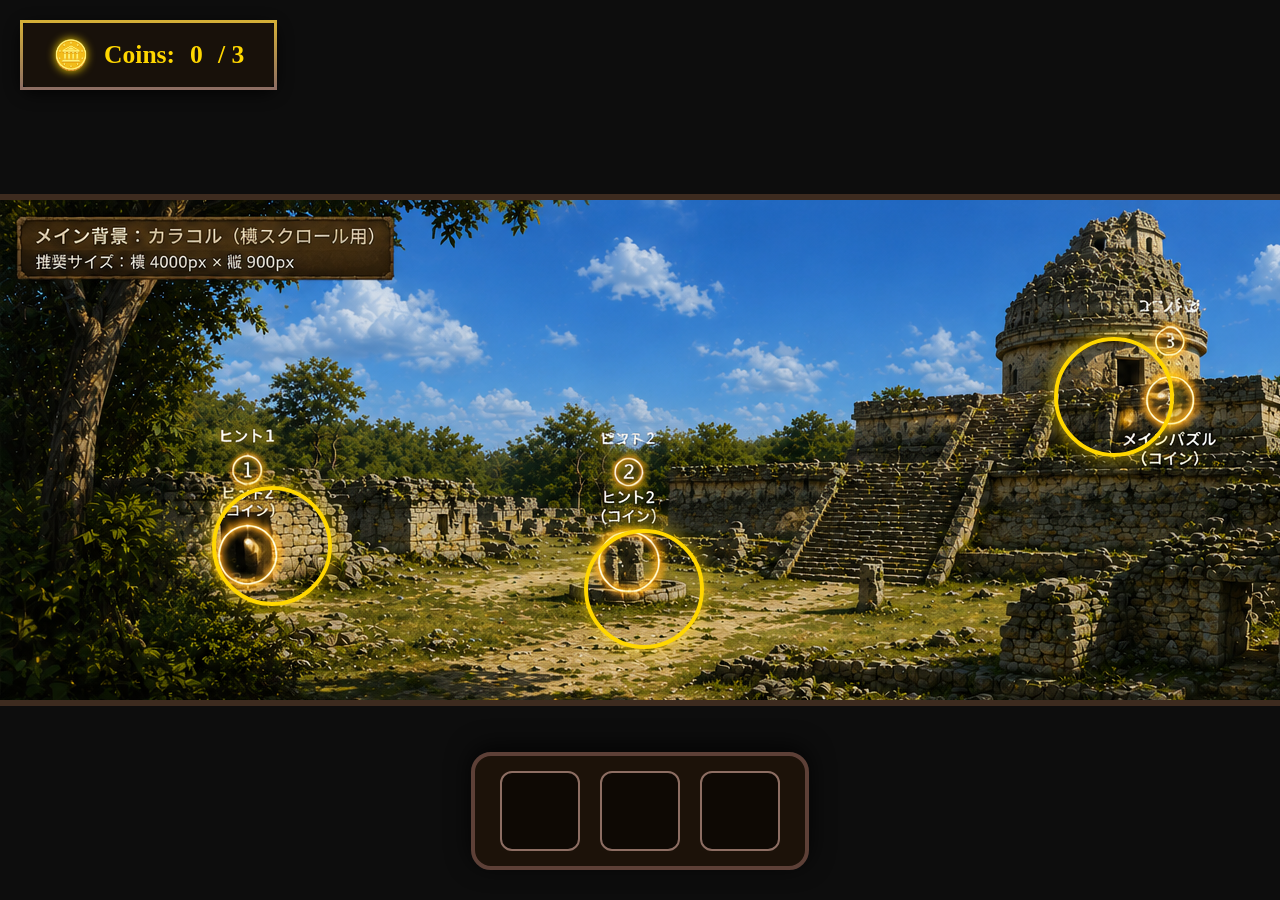
==== index.html @ 8bafd452 "feat: implement Maya Mystery - Caracol adventure game - Created a horizontal-scrolling point-and-cli" ====
<!DOCTYPE html>
<html lang="ja">
<head>
    <meta charset="UTF-8">
    <meta name="viewport" content="width=device-width, initial-scale=1.0">
    <title>Maya Mystery - Caracol</title>
    <link rel="stylesheet" href="style.css">
</head>
<body>
    <div id="game-container">
        <!-- 横スクロール可能な背景エリア -->
        <div id="viewport">
            <div id="game-world">
                <!-- 背景画像はCSSで制御 -->

                <!-- クリックポイント 1: 左の建物 -->
                <div class="hotspot" id="hotspot-left" title="石造りの建物">
                    <div class="pulse-ring"></div>
                </div>

                <!-- クリックポイント 2: 中央の石柱 -->
                <div class="hotspot" id="hotspot-center" title="石柱">
                    <div class="pulse-ring"></div>
                </div>

                <!-- クリックポイント 3: 右上の入口 -->
                <div class="hotspot" id="hotspot-right" title="遺跡の入口">
                    <div class="pulse-ring"></div>
                </div>
            </div>
        </div>

        <!-- UI オーバーレイ -->
        <div id="ui-layer">
            <div id="coin-display">
                <span class="coin-icon">🪙</span>
                Coins: <span id="current-coins">0</span> / 3
            </div>

            <div id="inventory-bar">
                <div class="slot" id="slot-0"></div>
                <div class="slot" id="slot-1"></div>
                <div class="slot" id="slot-2"></div>
            </div>

            <button id="enter-ruins-btn" class="hidden">遺跡内部へ進む</button>
        </div>

        <!-- モーダル / パズル UI -->
        <div id="modal-overlay" class="hidden">
            <div id="modal-container">
                <!-- メッセージモーダル -->
                <div id="modal-message" class="modal-content hidden">
                    <p id="message-text"></p>
                    <button class="close-modal-btn">閉じる</button>
                </div>

                <!-- パズルモーダル -->
                <div id="modal-puzzle" class="modal-content hidden">
                    <h2>マヤの試練</h2>
                    <p>記号を正しい順番に並べよ</p>
                    <div id="puzzle-board">
                        <div class="puzzle-slot" data-index="0"></div>
                        <div class="puzzle-slot" data-index="1"></div>
                        <div class="puzzle-slot" data-index="2"></div>
                        <div class="puzzle-slot" data-index="3"></div>
                    </div>
                    <div id="puzzle-pieces">
                        <div class="piece" id="piece-sun" data-type="太陽">☀️</div>
                        <div class="piece" id="piece-moon" data-type="月">🌙</div>
                        <div class="piece" id="piece-star" data-type="星">⭐</div>
                        <div class="piece" id="piece-snake" data-type="蛇">🐍</div>
                    </div>
                    <div class="puzzle-controls">
                        <button id="check-puzzle-btn">確認</button>
                        <button class="close-modal-btn">戻る</button>
                    </div>
                </div>
            </div>
        </div>
    </div>
    <script src="game.js"></script>
</body>
</html>
---- style.css ----
:root {
    --maya-gold: #ffd700;
    --maya-stone: #4a4a4a;
    --maya-dark: #1a1a1a;
    --maya-glow: rgba(255, 215, 0, 0.7);
    --game-width: 1536px;
    --game-height: 512px;
}

* {
    box-sizing: border-box;
}

body, html {
    margin: 0;
    padding: 0;
    width: 100%;
    height: 100%;
    overflow: hidden;
    background-color: #0d0d0d;
    font-family: 'Palatino Linotype', 'Book Antiqua', Palatino, serif;
    color: #e0d0b0;
}

#game-container {
    position: relative;
    width: 100vw;
    height: 100vh;
    display: flex;
    flex-direction: column;
    justify-content: center;
    align-items: center;
}

/* ビューポート（横スクロール可能） */
#viewport {
    width: 100%;
    max-width: 100%;
    height: var(--game-height);
    overflow-x: auto;
    overflow-y: hidden;
    scroll-behavior: smooth;
    position: relative;
    border-top: 6px solid #3d2b1f;
    border-bottom: 6px solid #3d2b1f;
    background: #000;
}

#viewport::-webkit-scrollbar {
    height: 12px;
}
#viewport::-webkit-scrollbar-track {
    background: #1a120b;
}
#viewport::-webkit-scrollbar-thumb {
    background: #5d4037;
    border: 2px solid #3d2b1f;
    border-radius: 6px;
}

#game-world {
    position: relative;
    height: var(--game-height);
    width: var(--game-width);
    overflow: hidden;
    background-image: url('assets/caracol_bg.png');
    background-size: 1536px 1024px;
    background-position: 0 0;
    background-repeat: no-repeat;
}

/* クリックポイント (Hotspots) */
.hotspot {
    position: absolute;
    width: 120px;
    height: 120px;
    cursor: pointer;
    z-index: 10;
    transform: translate(-50%, -50%);
}

.pulse-ring {
    position: absolute;
    width: 100%;
    height: 100%;
    border-radius: 50%;
    border: 4px solid var(--maya-gold);
    box-shadow: 0 0 20px var(--maya-glow);
    animation: pulse 2s infinite;
    pointer-events: none;
    transition: transform 0.3s ease;
}

.hotspot:hover .pulse-ring {
    transform: scale(1.2);
    box-shadow: 0 0 30px #fff;
    border-color: #fff;
}

@keyframes pulse {
    0% { transform: scale(0.7); opacity: 0.8; }
    50% { transform: scale(1.0); opacity: 0.2; }
    100% { transform: scale(0.7); opacity: 0.8; }
}

/* ホットスポットの正確な位置 */
#hotspot-left { left: 272px; top: 346px; }
#hotspot-center { left: 644px; top: 389px; }
#hotspot-right { left: 1114px; top: 197px; }

/* UI Layer */
#ui-layer {
    position: absolute;
    top: 0;
    left: 0;
    width: 100%;
    height: 100%;
    pointer-events: none;
    z-index: 20;
}

#coin-display {
    position: fixed;
    top: 20px;
    left: 20px;
    background: rgba(26, 18, 11, 0.9);
    color: var(--maya-gold);
    padding: 15px 30px;
    border: 3px solid #8d6e63;
    border-radius: 15px;
    font-size: 1.6rem;
    font-weight: bold;
    pointer-events: auto;
    box-shadow: 0 4px 15px rgba(0,0,0,0.7);
    display: flex;
    align-items: center;
    gap: 15px;
    border-image: linear-gradient(to bottom, #d4af37, #8d6e63) 1;
}

.coin-icon {
    font-size: 1.8rem;
    filter: drop-shadow(0 0 5px var(--maya-gold));
}

#inventory-bar {
    position: fixed;
    bottom: 30px;
    left: 50%;
    transform: translateX(-50%);
    display: flex;
    gap: 20px;
    background: rgba(30, 20, 10, 0.95);
    padding: 15px 25px;
    border: 4px solid #5d4037;
    border-radius: 20px;
    pointer-events: auto;
    box-shadow: 0 -5px 25px rgba(0,0,0,0.8);
}

.slot {
    width: 80px;
    height: 80px;
    background: rgba(0, 0, 0, 0.5);
    border: 2px solid #8d6e63;
    border-radius: 12px;
    display: flex;
    align-items: center;
    justify-content: center;
    font-size: 45px;
    transition: all 0.3s cubic-bezier(0.175, 0.885, 0.32, 1.275);
}

.slot.filled {
    background: radial-gradient(circle, #5d4037, #1a120b);
    border-color: var(--maya-gold);
    box-shadow: inset 0 0 15px var(--maya-gold);
    transform: scale(1.05);
}

#enter-ruins-btn {
    position: fixed;
    bottom: 140px;
    left: 50%;
    transform: translateX(-50%);
    padding: 20px 50px;
    background: linear-gradient(135deg, #ffd700 0%, #b8860b 100%);
    color: #2e1a05;
    border: 4px solid #fff;
    border-radius: 15px;
    font-size: 2.2rem;
    font-weight: 900;
    cursor: pointer;
    box-shadow: 0 0 30px rgba(255, 215, 0, 0.8);
    pointer-events: auto;
    transition: all 0.3s;
    text-shadow: 1px 1px 2px rgba(255,255,255,0.8);
    z-index: 30;
    animation: entrance-glow 2s infinite alternate;
}

@keyframes entrance-glow {
    from { box-shadow: 0 0 20px rgba(255, 215, 0, 0.6); }
    to { box-shadow: 0 0 40px rgba(255, 215, 0, 1), 0 0 60px rgba(255, 215, 0, 0.4); }
}

#enter-ruins-btn:hover {
    transform: translateX(-50%) scale(1.1);
    filter: brightness(1.2);
}

.hidden {
    display: none !important;
}

/* モーダル */
#modal-overlay {
    position: fixed;
    top: 0;
    left: 0;
    width: 100%;
    height: 100%;
    background: rgba(0, 0, 0, 0.92);
    z-index: 100;
    display: flex;
    justify-content: center;
    align-items: center;
}

.modal-content {
    background: #1a120b;
    border: 6px solid #8d6e63;
    color: #f5f5dc;
    padding: 50px;
    max-width: 650px;
    width: 95%;
    text-align: center;
    border-radius: 25px;
    box-shadow: 0 0 60px rgba(212, 175, 55, 0.3);
    position: relative;
    background-image: linear-gradient(45deg, #1a120b 25%, #231912 25%, #231912 50%, #1a120b 50%, #1a120b 75%, #231912 75%, #231912 100%);
    background-size: 40px 40px;
}

.modal-content h2 {
    color: var(--maya-gold);
    margin-top: 0;
    font-size: 2.5rem;
    letter-spacing: 4px;
    text-shadow: 2px 2px 4px #000;
}

#message-text {
    font-size: 1.8rem;
    line-height: 1.8;
    margin: 30px 0;
    color: #ffd;
}

button.close-modal-btn, #check-puzzle-btn {
    margin-top: 30px;
    padding: 15px 45px;
    background: #3d2b1f;
    color: var(--maya-gold);
    border: 3px solid var(--maya-gold);
    cursor: pointer;
    border-radius: 10px;
    font-size: 1.4rem;
    font-weight: bold;
    transition: all 0.2s;
    text-transform: uppercase;
}

button.close-modal-btn:hover, #check-puzzle-btn:hover {
    background: var(--maya-gold);
    color: #1a120b;
    box-shadow: 0 0 15px var(--maya-gold);
}

/* パズル */
#puzzle-board {
    display: flex;
    justify-content: center;
    gap: 25px;
    margin: 40px 0;
}

.puzzle-slot {
    width: 90px;
    height: 90px;
    border: 4px dashed #8d6e63;
    border-radius: 15px;
    display: flex;
    align-items: center;
    justify-content: center;
    background: rgba(0,0,0,0.5);
    transition: border-color 0.3s;
}

.puzzle-slot.filled {
    border-style: solid;
    border-color: var(--maya-gold);
}

#puzzle-pieces {
    display: flex;
    justify-content: center;
    gap: 25px;
    margin-top: 40px;
}

.piece {
    width: 90px;
    height: 90px;
    background: #2e1a05;
    border: 3px solid var(--maya-gold);
    border-radius: 15px;
    font-size: 55px;
    display: flex;
    align-items: center;
    justify-content: center;
    cursor: grab;
    user-select: none;
    transition: all 0.2s;
    box-shadow: 0 6px 12px rgba(0,0,0,0.6);
}

.piece:hover {
    transform: translateY(-8px);
    border-color: #fff;
    box-shadow: 0 10px 20px rgba(0,0,0,0.8);
}
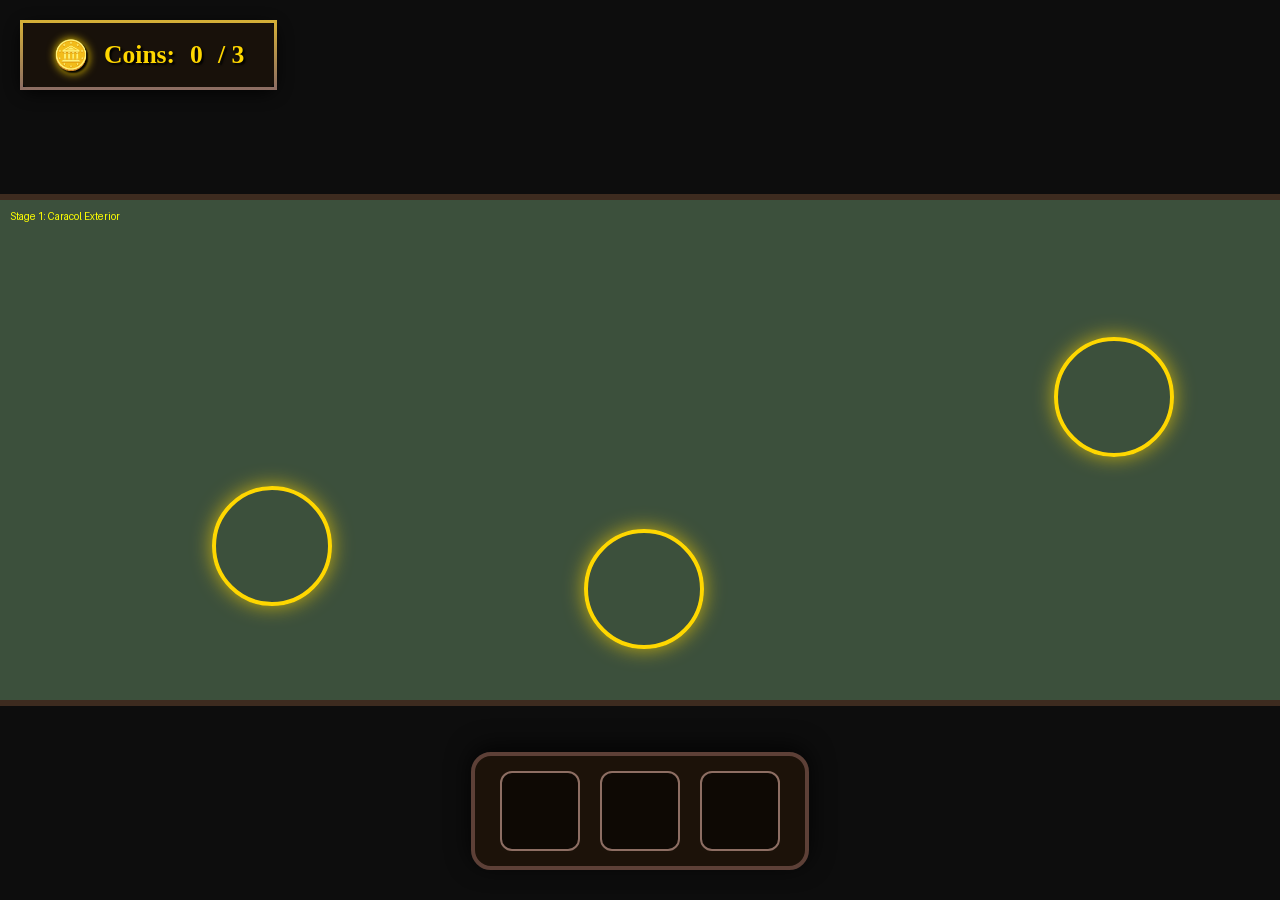
==== commit 8a38b43c: "Fix missing Stage 1 graphic and implement Stage 2 interactivity - Restored/Recreated assets/caracol_" ====
--- a/index.html
+++ b/index.html
@@ -25,6 +25,11 @@
 
                 <!-- クリックポイント 3: 右上の入口 -->
                 <div class="hotspot" id="hotspot-right" title="遺跡の入口">
+                    <div class="pulse-ring"></div>
+                </div>
+
+                <!-- クリックポイント 4: 内部の聖遺物 (初期は非表示) -->
+                <div class="hotspot hidden" id="hotspot-relic" title="聖遺物">
                     <div class="pulse-ring"></div>
                 </div>
             </div>
--- a/style.css
+++ b/style.css
@@ -107,6 +107,7 @@
 #hotspot-left { left: 272px; top: 346px; }
 #hotspot-center { left: 644px; top: 389px; }
 #hotspot-right { left: 1114px; top: 197px; }
+#hotspot-relic { left: 887px; top: 443px; } /* Center of the interior image */
 
 /* UI Layer */
 #ui-layer {
@@ -136,6 +137,7 @@
     align-items: center;
     gap: 15px;
     border-image: linear-gradient(to bottom, #d4af37, #8d6e63) 1;
+    text-shadow: 2px 2px 2px #000;
 }
 
 .coin-icon {
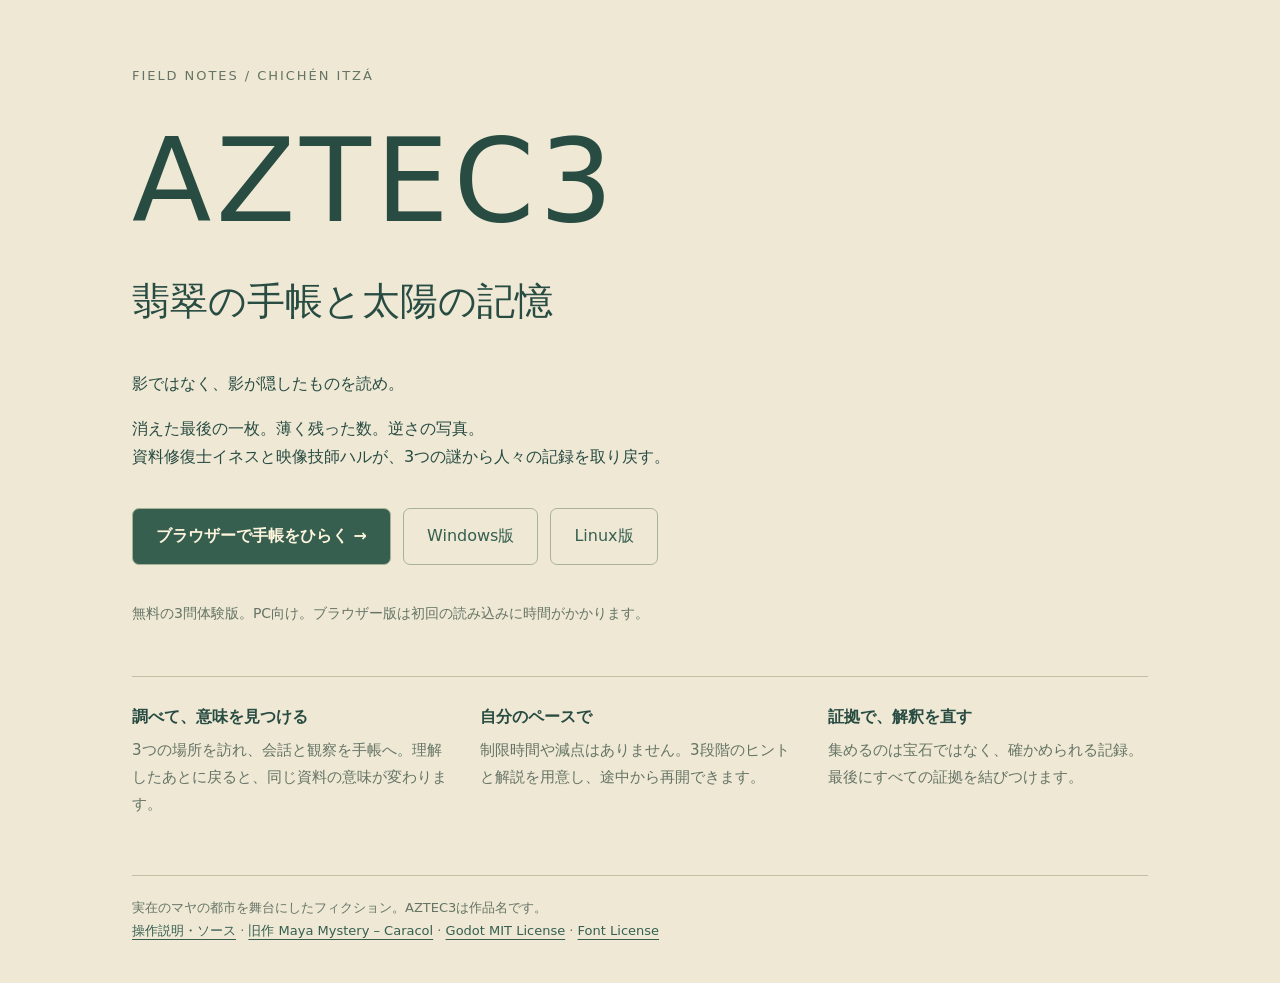
==== commit 8718839a: "Add AZTEC3 Godot puzzle adventure demo with web and desktop builds" ====
--- a/index.html
+++ b/index.html
@@ -1,89 +1,19 @@
-<!DOCTYPE html>
+<!doctype html>
 <html lang="ja">
 <head>
-    <meta charset="UTF-8">
-    <meta name="viewport" content="width=device-width, initial-scale=1.0">
-    <title>Maya Mystery - Caracol</title>
-    <link rel="stylesheet" href="style.css">
-</head>
-<body>
-    <div id="game-container">
-        <!-- 横スクロール可能な背景エリア -->
-        <div id="viewport">
-            <div id="game-world">
-                <!-- 背景画像はCSSで制御 -->
-
-                <!-- クリックポイント 1: 左の建物 -->
-                <div class="hotspot" id="hotspot-left" title="石造りの建物">
-                    <div class="pulse-ring"></div>
-                </div>
-
-                <!-- クリックポイント 2: 中央の石柱 -->
-                <div class="hotspot" id="hotspot-center" title="石柱">
-                    <div class="pulse-ring"></div>
-                </div>
-
-                <!-- クリックポイント 3: 右上の入口 -->
-                <div class="hotspot" id="hotspot-right" title="遺跡の入口">
-                    <div class="pulse-ring"></div>
-                </div>
-
-                <!-- クリックポイント 4: 内部の聖遺物 (初期は非表示) -->
-                <div class="hotspot hidden" id="hotspot-relic" title="聖遺物">
-                    <div class="pulse-ring"></div>
-                </div>
-            </div>
-        </div>
-
-        <!-- UI オーバーレイ -->
-        <div id="ui-layer">
-            <div id="coin-display">
-                <span class="coin-icon">🪙</span>
-                Coins: <span id="current-coins">0</span> / 3
-            </div>
-
-            <div id="inventory-bar">
-                <div class="slot" id="slot-0"></div>
-                <div class="slot" id="slot-1"></div>
-                <div class="slot" id="slot-2"></div>
-            </div>
-
-            <button id="enter-ruins-btn" class="hidden">遺跡内部へ進む</button>
-        </div>
-
-        <!-- モーダル / パズル UI -->
-        <div id="modal-overlay" class="hidden">
-            <div id="modal-container">
-                <!-- メッセージモーダル -->
-                <div id="modal-message" class="modal-content hidden">
-                    <p id="message-text"></p>
-                    <button class="close-modal-btn">閉じる</button>
-                </div>
-
-                <!-- パズルモーダル -->
-                <div id="modal-puzzle" class="modal-content hidden">
-                    <h2>マヤの試練</h2>
-                    <p>記号を正しい順番に並べよ</p>
-                    <div id="puzzle-board">
-                        <div class="puzzle-slot" data-index="0"></div>
-                        <div class="puzzle-slot" data-index="1"></div>
-                        <div class="puzzle-slot" data-index="2"></div>
-                        <div class="puzzle-slot" data-index="3"></div>
-                    </div>
-                    <div id="puzzle-pieces">
-                        <div class="piece" id="piece-sun" data-type="太陽">☀️</div>
-                        <div class="piece" id="piece-moon" data-type="月">🌙</div>
-                        <div class="piece" id="piece-star" data-type="星">⭐</div>
-                        <div class="piece" id="piece-snake" data-type="蛇">🐍</div>
-                    </div>
-                    <div class="puzzle-controls">
-                        <button id="check-puzzle-btn">確認</button>
-                        <button class="close-modal-btn">戻る</button>
-                    </div>
-                </div>
-            </div>
-        </div>
-    </div>
-    <script src="game.js"></script>
-</body>
-</html>
+<meta charset="utf-8"><meta name="viewport" content="width=device-width,initial-scale=1">
+<title>AZTEC3 — 翡翠の手帳と太陽の記憶</title>
+<meta name="description" content="3つの場所、3つの謎。チチェン・イッツァを舞台に、失われた一枚と人々の記録を読み解くパズルアドベンチャー。">
+<style>
+*{box-sizing:border-box}body{margin:0;background:#eee8d5;color:#284b42;font-family:system-ui,-apple-system,sans-serif;line-height:1.8}main{max-width:1080px;margin:0 auto;padding:64px 32px 40px}.eyebrow{letter-spacing:.15em;font-size:13px;color:#667465}h1{font-weight:500;font-size:clamp(60px,12vw,116px);line-height:1;margin:36px 0 28px;letter-spacing:.04em}h2{font-size:clamp(24px,4.5vw,38px);font-weight:500;margin:0 0 34px}p{max-width:670px}a{color:#365f50;text-underline-offset:4px}.actions{display:flex;flex-wrap:wrap;gap:12px;margin:36px 0}.actions a{display:inline-block;border:1px solid #a9b298;border-radius:7px;padding:13px 23px;text-decoration:none}.actions .play{background:#365f50;color:#fff4dc;font-weight:600}a:focus-visible{outline:3px solid #bb854d;outline-offset:5px}.details{display:grid;grid-template-columns:repeat(3,1fr);gap:28px;border-top:1px solid #c4bea3;padding-top:26px;margin-top:50px}.details p{margin-top:5px;font-size:15px;color:#667465}footer{margin-top:42px;padding-top:20px;border-top:1px solid #c4bea3;font-size:13px;color:#667465}.small{font-size:14px;color:#667465}@media(max-width:650px){main{padding:32px 22px}.details{grid-template-columns:1fr;gap:9px}.actions a{width:100%;text-align:center}}
+</style></head>
+<body><main>
+<div class="eyebrow">FIELD NOTES / CHICHÉN ITZÁ</div>
+<h1>AZTEC3</h1><h2>翡翠の手帳と太陽の記憶</h2>
+<p>影ではなく、影が隠したものを読め。</p>
+<p>消えた最後の一枚。薄く残った数。逆さの写真。<br>資料修復士イネスと映像技師ハルが、3つの謎から人々の記録を取り戻す。</p>
+<div class="actions"><a class="play" href="web/">ブラウザーで手帳をひらく →</a><a href="downloads/AZTEC3-windows.zip">Windows版</a><a href="downloads/AZTEC3-linux.zip">Linux版</a></div>
+<p class="small">無料の3問体験版。PC向け。ブラウザー版は初回の読み込みに時間がかかります。</p>
+<div class="details"><div><strong>調べて、意味を見つける</strong><p>3つの場所を訪れ、会話と観察を手帳へ。理解したあとに戻ると、同じ資料の意味が変わります。</p></div><div><strong>自分のペースで</strong><p>制限時間や減点はありません。3段階のヒントと解説を用意し、途中から再開できます。</p></div><div><strong>証拠で、解釈を直す</strong><p>集めるのは宝石ではなく、確かめられる記録。最後にすべての証拠を結びつけます。</p></div></div>
+<footer>実在のマヤの都市を舞台にしたフィクション。AZTEC3は作品名です。<br><a href="https://github.com/KG-NINJA/mayasensei">操作説明・ソース</a> · <a href="legacy.html">旧作 Maya Mystery – Caracol</a> · <a href="licenses/Godot-LICENSE.txt">Godot MIT License</a> · <a href="licenses/NotoSansJP-OFL.txt">Font License</a></footer>
+</main></body></html>
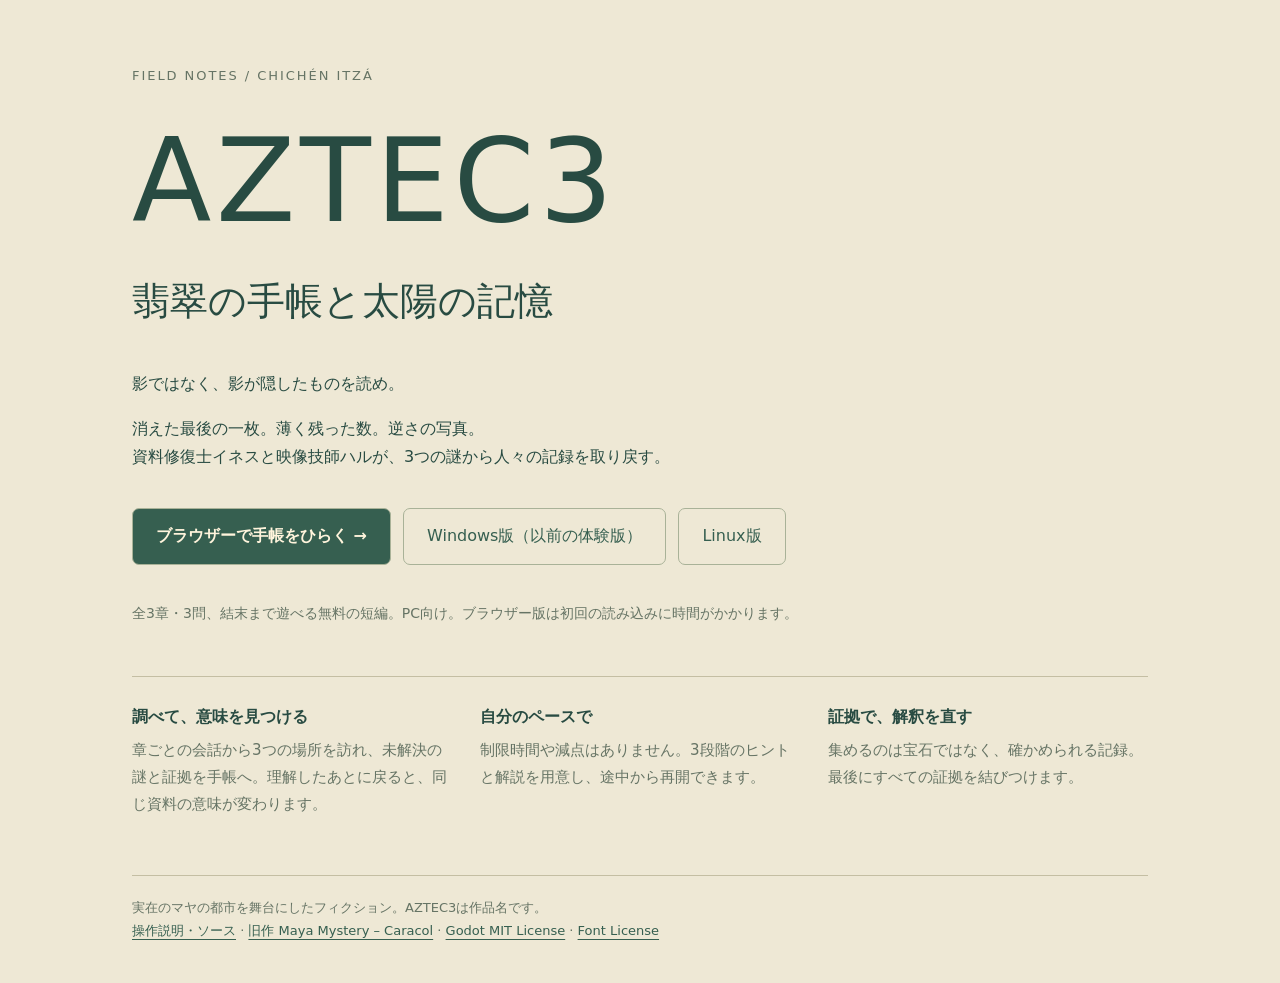
==== commit 904d3b36: "Polish original puzzle adventure with chapter dialogue and mystery journal" ====
--- a/index.html
+++ b/index.html
@@ -12,8 +12,8 @@
 <h1>AZTEC3</h1><h2>翡翠の手帳と太陽の記憶</h2>
 <p>影ではなく、影が隠したものを読め。</p>
 <p>消えた最後の一枚。薄く残った数。逆さの写真。<br>資料修復士イネスと映像技師ハルが、3つの謎から人々の記録を取り戻す。</p>
-<div class="actions"><a class="play" href="web/">ブラウザーで手帳をひらく →</a><a href="downloads/AZTEC3-windows.zip">Windows版</a><a href="downloads/AZTEC3-linux.zip">Linux版</a></div>
-<p class="small">無料の3問体験版。PC向け。ブラウザー版は初回の読み込みに時間がかかります。</p>
-<div class="details"><div><strong>調べて、意味を見つける</strong><p>3つの場所を訪れ、会話と観察を手帳へ。理解したあとに戻ると、同じ資料の意味が変わります。</p></div><div><strong>自分のペースで</strong><p>制限時間や減点はありません。3段階のヒントと解説を用意し、途中から再開できます。</p></div><div><strong>証拠で、解釈を直す</strong><p>集めるのは宝石ではなく、確かめられる記録。最後にすべての証拠を結びつけます。</p></div></div>
+<div class="actions"><a class="play" href="web/">ブラウザーで手帳をひらく →</a><a href="downloads/AZTEC3-windows.zip">Windows版（以前の体験版）</a><a href="downloads/AZTEC3-linux.zip">Linux版</a></div>
+<p class="small">全3章・3問、結末まで遊べる無料の短編。PC向け。ブラウザー版は初回の読み込みに時間がかかります。</p>
+<div class="details"><div><strong>調べて、意味を見つける</strong><p>章ごとの会話から3つの場所を訪れ、未解決の謎と証拠を手帳へ。理解したあとに戻ると、同じ資料の意味が変わります。</p></div><div><strong>自分のペースで</strong><p>制限時間や減点はありません。3段階のヒントと解説を用意し、途中から再開できます。</p></div><div><strong>証拠で、解釈を直す</strong><p>集めるのは宝石ではなく、確かめられる記録。最後にすべての証拠を結びつけます。</p></div></div>
 <footer>実在のマヤの都市を舞台にしたフィクション。AZTEC3は作品名です。<br><a href="https://github.com/KG-NINJA/mayasensei">操作説明・ソース</a> · <a href="legacy.html">旧作 Maya Mystery – Caracol</a> · <a href="licenses/Godot-LICENSE.txt">Godot MIT License</a> · <a href="licenses/NotoSansJP-OFL.txt">Font License</a></footer>
 </main></body></html>
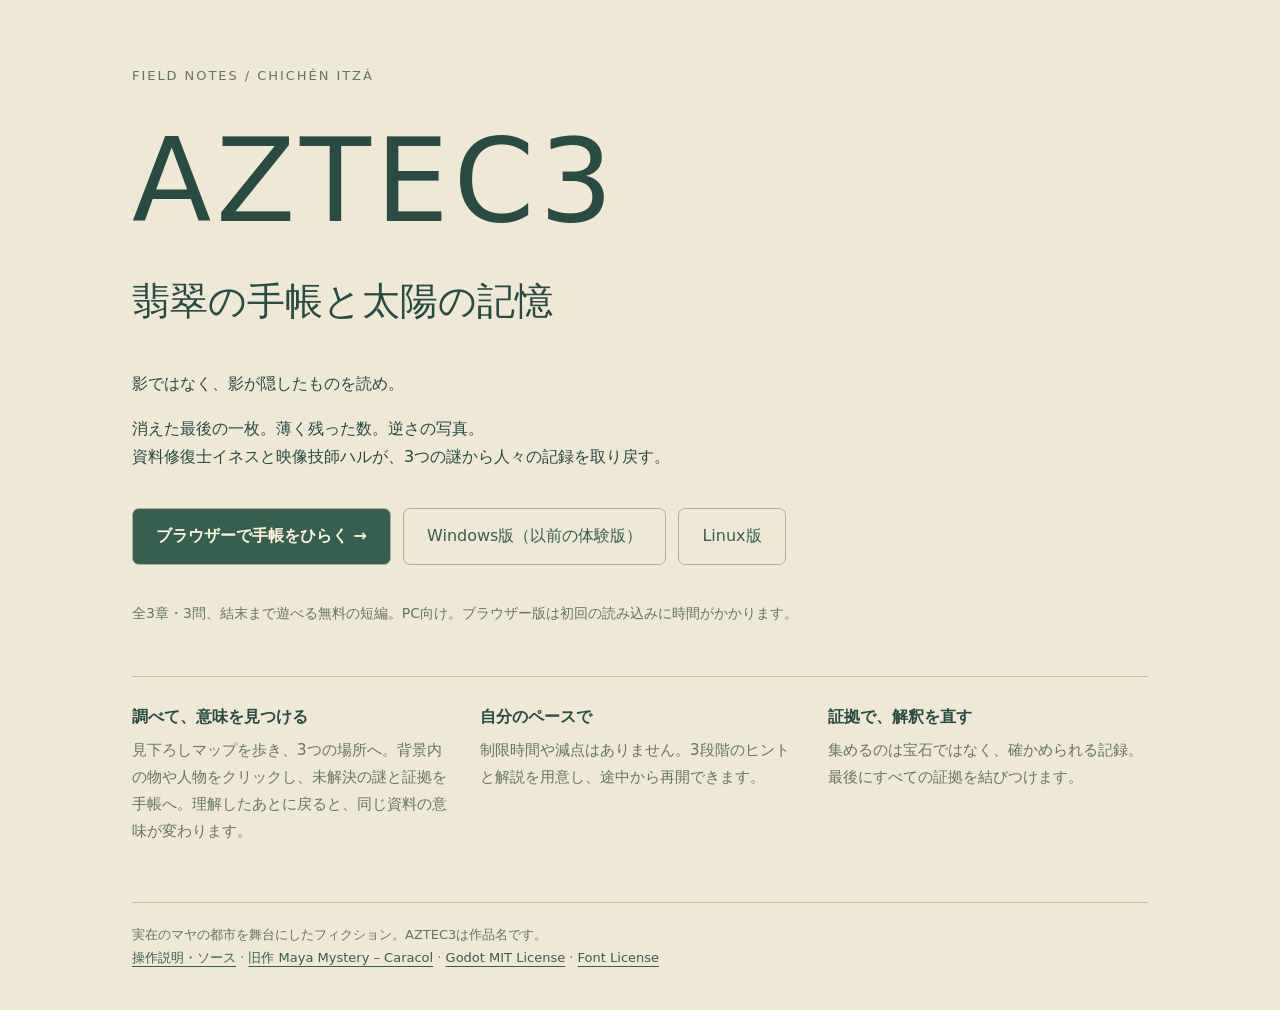
==== commit 9e27c72d: "Add point-and-click scenes and an overhead exploration map" ====
--- a/index.html
+++ b/index.html
@@ -14,6 +14,6 @@
 <p>消えた最後の一枚。薄く残った数。逆さの写真。<br>資料修復士イネスと映像技師ハルが、3つの謎から人々の記録を取り戻す。</p>
 <div class="actions"><a class="play" href="web/">ブラウザーで手帳をひらく →</a><a href="downloads/AZTEC3-windows.zip">Windows版（以前の体験版）</a><a href="downloads/AZTEC3-linux.zip">Linux版</a></div>
 <p class="small">全3章・3問、結末まで遊べる無料の短編。PC向け。ブラウザー版は初回の読み込みに時間がかかります。</p>
-<div class="details"><div><strong>調べて、意味を見つける</strong><p>章ごとの会話から3つの場所を訪れ、未解決の謎と証拠を手帳へ。理解したあとに戻ると、同じ資料の意味が変わります。</p></div><div><strong>自分のペースで</strong><p>制限時間や減点はありません。3段階のヒントと解説を用意し、途中から再開できます。</p></div><div><strong>証拠で、解釈を直す</strong><p>集めるのは宝石ではなく、確かめられる記録。最後にすべての証拠を結びつけます。</p></div></div>
+<div class="details"><div><strong>調べて、意味を見つける</strong><p>見下ろしマップを歩き、3つの場所へ。背景内の物や人物をクリックし、未解決の謎と証拠を手帳へ。理解したあとに戻ると、同じ資料の意味が変わります。</p></div><div><strong>自分のペースで</strong><p>制限時間や減点はありません。3段階のヒントと解説を用意し、途中から再開できます。</p></div><div><strong>証拠で、解釈を直す</strong><p>集めるのは宝石ではなく、確かめられる記録。最後にすべての証拠を結びつけます。</p></div></div>
 <footer>実在のマヤの都市を舞台にしたフィクション。AZTEC3は作品名です。<br><a href="https://github.com/KG-NINJA/mayasensei">操作説明・ソース</a> · <a href="legacy.html">旧作 Maya Mystery – Caracol</a> · <a href="licenses/Godot-LICENSE.txt">Godot MIT License</a> · <a href="licenses/NotoSansJP-OFL.txt">Font License</a></footer>
 </main></body></html>
